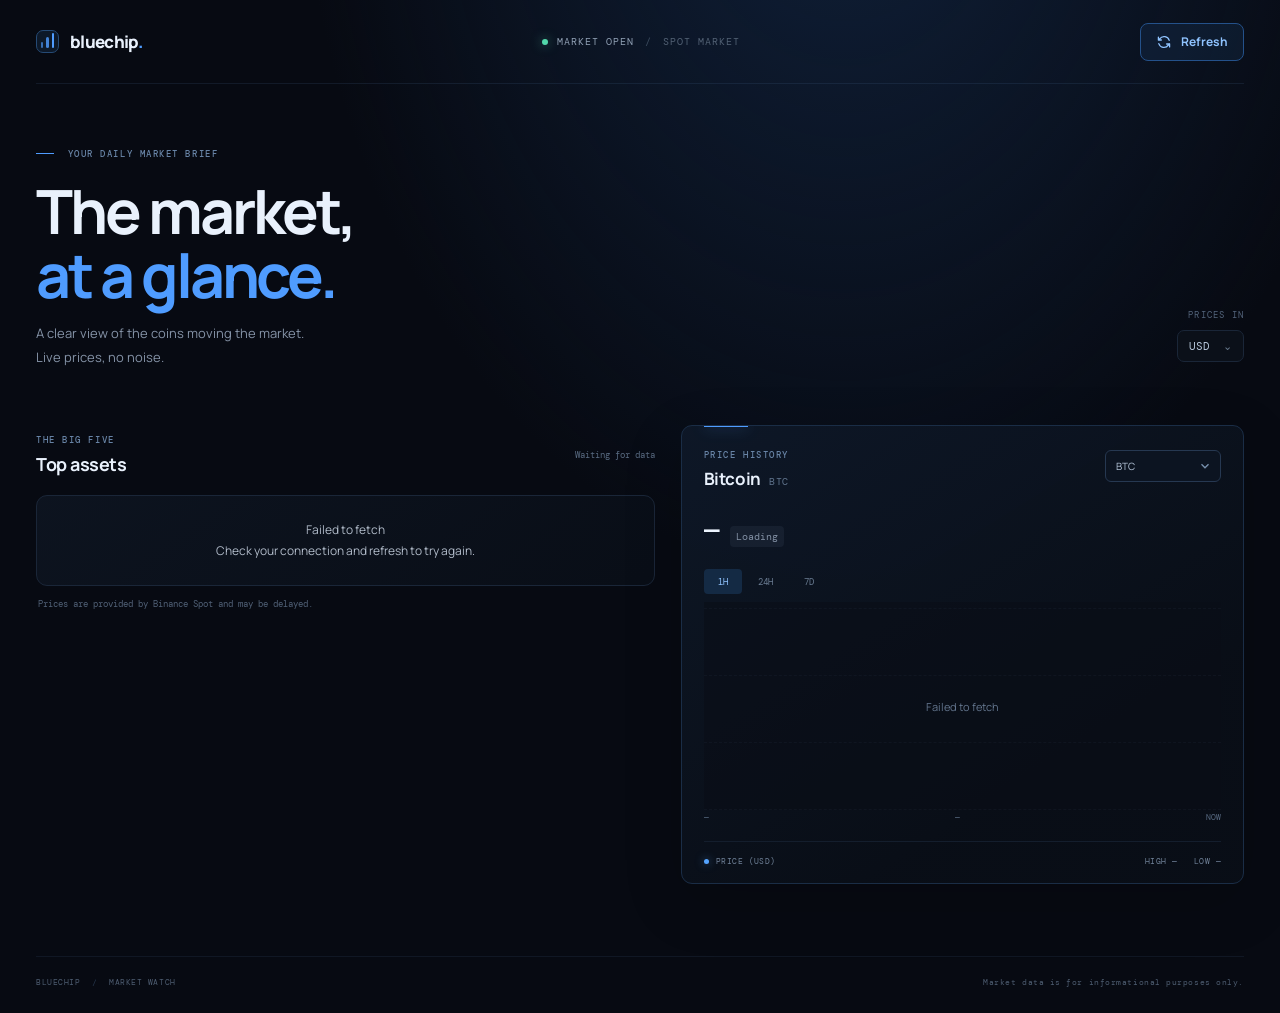
==== index.html @ f5e2a7ec "Build crypto price monitoring site" ====
<!doctype html>
<html lang="en">
<head>
    <meta charset="utf-8">
    <meta name="viewport" content="width=device-width, initial-scale=1">
    <meta name="theme-color" content="#070a12">
    <meta name="description" content="Live prices and market charts for five leading cryptocurrencies.">
    <title>Bluechip — Crypto Market Watch</title>
    <link rel="preconnect" href="https://fonts.googleapis.com">
    <link rel="preconnect" href="https://fonts.gstatic.com" crossorigin>
    <link href="https://fonts.googleapis.com/css2?family=DM+Mono:wght@400;500&family=Manrope:wght@400;500;600;700;800&display=swap" rel="stylesheet">
    <link rel="stylesheet" href="css/styles.css">
    <script src="script/app.js" defer></script>
</head>
<body>
    <div class="page-shell">
        <header class="topbar">
            <a class="brand" href="#top" aria-label="Bluechip home">
                <span class="brand-mark" aria-hidden="true"><span></span><span></span><span></span></span>
                <span>bluechip<span class="brand-period">.</span></span>
            </a>
            <div class="market-status"><span class="status-dot"></span><span>MARKET OPEN</span><span class="status-divider">/</span><span class="status-caption">SPOT MARKET</span></div>
            <button class="refresh-button" id="refresh-button" type="button">
                <svg class="refresh-icon" viewBox="0 0 20 20" aria-hidden="true"><path d="M16.5 8a6.7 6.7 0 0 0-11.9-2L3 7.5M3 7.5V3.8m0 3.7h3.7M3.5 12a6.7 6.7 0 0 0 11.9 2l1.6-1.5m0 0v3.7m0-3.7h-3.7"/></svg>
                <span>Refresh</span>
            </button>
        </header>

        <main id="top">
            <section class="intro" aria-labelledby="page-title">
                <div>
                    <p class="eyebrow"><span class="eyebrow-line"></span> YOUR DAILY MARKET BRIEF</p>
                    <h1 id="page-title">The market,<br><span>at a glance.</span></h1>
                    <p class="intro-copy">A clear view of the coins moving the market.<br>Live prices, no noise.</p>
                </div>
                <div class="intro-meta"><span class="meta-label">PRICES IN</span><span class="currency-chip">USD <span>⌄</span></span></div>
            </section>

            <section class="market-layout" aria-label="Cryptocurrency market">
                <div class="coin-column">
                    <div class="section-heading">
                        <div><p class="eyebrow">THE BIG FIVE</p><h2>Top assets</h2></div>
                        <span class="updated-label" id="updated-label">Waiting for data</span>
                    </div>
                    <div class="coin-list" id="coin-list" aria-live="polite">
                        <div class="loading-row"><span class="loading-pulse"></span>Connecting to market data…</div>
                    </div>
                    <p class="data-note">Prices are provided by Binance Spot and may be delayed.</p>
                </div>

                <aside class="chart-panel" aria-labelledby="chart-title">
                    <div class="chart-panel-top">
                        <div>
                            <p class="eyebrow">PRICE HISTORY</p>
                            <h2 id="chart-title">Bitcoin <span class="chart-symbol">BTC</span></h2>
                        </div>
                        <form class="coin-picker" id="coin-picker">
                            <label class="visually-hidden" for="coin-select">Choose a cryptocurrency</label>
                            <select id="coin-select" name="coin"></select>
                            <svg viewBox="0 0 16 16" aria-hidden="true"><path d="m4 6 4 4 4-4"/></svg>
                        </form>
                    </div>
                    <div class="chart-price-block">
                        <strong id="chart-price">—</strong>
                        <span class="chart-change neutral" id="chart-change">Loading</span>
                    </div>
                    <div class="chart-controls" role="group" aria-label="Chart period">
                        <button type="button" class="period-button active" data-period="1h">1H</button>
                        <button type="button" class="period-button" data-period="24h">24H</button>
                        <button type="button" class="period-button" data-period="7d">7D</button>
                    </div>
                    <div class="chart-wrap" id="chart-wrap">
                        <div class="chart-grid" aria-hidden="true"><span></span><span></span><span></span><span></span></div>
                        <svg class="price-chart" id="price-chart" viewBox="0 0 640 250" preserveAspectRatio="none" role="img" aria-label="Bitcoin price chart"></svg>
                        <div class="chart-loading" id="chart-loading">Loading price history…</div>
                    </div>
                    <div class="chart-axis"><span id="axis-start">—</span><span id="axis-middle">—</span><span id="axis-end">NOW</span></div>
                    <div class="chart-footer"><span><span class="legend-dot"></span> PRICE (USD)</span><span id="chart-high-low">HIGH — &nbsp; LOW —</span></div>
                </aside>
            </section>
        </main>

        <footer class="footer"><span>BLUECHIP <span class="footer-separator">/</span> MARKET WATCH</span><span>Market data is for informational purposes only.</span></footer>
        <div class="toast" id="toast" role="status" aria-live="polite"></div>
    </div>
</body>
</html>
---- css/styles.css ----
:root {
    color-scheme: dark;
    --bg: #070a12;
    --panel: #0c111c;
    --panel-raised: #101725;
    --line: #1a2638;
    --line-soft: #141e2d;
    --blue: #4f9cff;
    --blue-bright: #72b1ff;
    --blue-soft: #1f3d64;
    --text: #e9f1fc;
    --muted: #8492a6;
    --faint: #536176;
    --green: #52d7aa;
    --red: #ff7188;
    font-family: "Manrope", system-ui, sans-serif;
    background: var(--bg);
    color: var(--text);
    font-synthesis: none;
    text-rendering: optimizeLegibility;
}

* { box-sizing: border-box; }
body { margin: 0; min-width: 320px; min-height: 100vh; background: radial-gradient(ellipse at 66% -22%, #10213b 0, transparent 46%), var(--bg); }
button, select { font: inherit; }
button { color: inherit; }
.page-shell { width: min(1240px, calc(100% - 72px)); margin: 0 auto; }
.topbar { height: 84px; display: flex; align-items: center; justify-content: space-between; border-bottom: 1px solid rgba(78, 112, 157, .16); }
.brand { display: inline-flex; align-items: center; gap: 11px; color: var(--text); text-decoration: none; font-size: 17px; font-weight: 800; letter-spacing: -.7px; }
.brand-period { color: var(--blue); }
.brand-mark { width: 23px; height: 23px; display: flex; align-items: end; gap: 3px; padding: 4px; border: 1px solid #254a75; border-radius: 7px; background: #0d1929; }
.brand-mark span { width: 3px; border-radius: 4px; background: var(--blue); }
.brand-mark span:nth-child(1) { height: 6px; opacity: .65; }.brand-mark span:nth-child(2) { height: 11px; opacity: .82; }.brand-mark span:nth-child(3) { height: 15px; }
.market-status, .updated-label, .eyebrow, .meta-label, .chart-footer, .footer, .data-note, .chart-axis { font-family: "DM Mono", monospace; }
.market-status { display: flex; align-items: center; gap: 9px; color: #90a0b4; font-size: 10px; letter-spacing: 1px; }
.status-dot, .legend-dot { width: 6px; height: 6px; display: inline-block; border-radius: 50%; background: var(--green); box-shadow: 0 0 11px rgba(82, 215, 170, .6); }
.status-divider { color: #3b4b5e; margin: 0 2px; }.status-caption { color: #526174; }
.refresh-button { display: inline-flex; align-items: center; justify-content: center; gap: 9px; height: 38px; padding: 0 15px; border: 1px solid #24518a; border-radius: 8px; background: rgba(39, 94, 157, .14); color: #8fc3ff; font-size: 12px; font-weight: 700; cursor: pointer; transition: background .2s, border-color .2s, opacity .2s; }
.refresh-button:hover:not(:disabled) { background: rgba(39, 94, 157, .28); border-color: #3975b8; }.refresh-button:disabled { opacity: .55; cursor: wait; }
.refresh-icon { width: 16px; fill: none; stroke: currentColor; stroke-width: 1.6; stroke-linecap: round; stroke-linejoin: round; }.refresh-button.is-loading .refresh-icon { animation: rotate 1s linear infinite; }
@keyframes rotate { to { transform: rotate(360deg); } }
.intro { display: flex; justify-content: space-between; align-items: end; padding: 64px 0 56px; }
.eyebrow { margin: 0; color: #6884a6; font-size: 9px; font-weight: 500; letter-spacing: 1.55px; }
.eyebrow-line { display: inline-block; vertical-align: 3px; width: 18px; height: 1px; margin-right: 7px; background: var(--blue); }
h1 { margin: 19px 0 14px; font-size: clamp(42px, 5vw, 61px); line-height: 1.05; letter-spacing: -3px; font-weight: 700; }
h1 span { color: var(--blue); }
.intro-copy { margin: 0; color: #8593a7; font-size: 13px; line-height: 1.85; }
.intro-meta { display: flex; flex-direction: column; align-items: flex-end; gap: 9px; padding-bottom: 7px; }
.meta-label { color: #53647b; font-size: 9px; letter-spacing: 1.2px; }
.currency-chip { display: inline-flex; align-items: center; gap: 13px; padding: 8px 11px; border: 1px solid var(--line); border-radius: 7px; color: #b9c9dd; background: #0b1019; font: 11px "DM Mono", monospace; }.currency-chip span { color: #68798d; }
.market-layout { display: grid; grid-template-columns: minmax(0, 1fr) minmax(390px, .91fr); gap: 26px; align-items: start; }
.coin-column { min-width: 0; }
.section-heading { height: 60px; display: flex; align-items: center; justify-content: space-between; margin-bottom: 10px; }
h2 { margin: 6px 0 0; color: var(--text); font-size: 18px; letter-spacing: -.45px; }
.updated-label { color: #596b82; font-size: 9px; }
.coin-list { border: 1px solid var(--line); border-radius: 11px; overflow: hidden; background: linear-gradient(145deg, rgba(13, 20, 32, .94), rgba(9, 14, 23, .95)); }
.coin-row { min-height: 82px; display: grid; grid-template-columns: minmax(150px, 1fr) minmax(120px, .8fr) 92px; align-items: center; gap: 12px; padding: 0 20px; border-bottom: 1px solid var(--line-soft); transition: background .2s; }
.coin-row:last-child { border-bottom: 0; }.coin-row:hover { background: rgba(45, 90, 145, .09); }
.coin-identity { display: flex; align-items: center; gap: 13px; min-width: 0; }
.coin-icon { width: 37px; height: 37px; flex: 0 0 auto; display: grid; place-items: center; border: 1px solid var(--icon-border); border-radius: 50%; background: var(--icon-bg); color: var(--icon-color); font-size: 15px; font-weight: 700; }
.coin-name { overflow: hidden; color: #dce7f5; font-size: 12px; font-weight: 700; text-overflow: ellipsis; white-space: nowrap; }.coin-symbol { margin-top: 4px; color: #69798d; font: 10px "DM Mono", monospace; letter-spacing: .5px; }
.coin-price { color: #dce7f5; font: 12px "DM Mono", monospace; text-align: right; white-space: nowrap; }.coin-change { justify-self: end; min-width: 74px; padding: 6px 7px; border-radius: 5px; text-align: center; font: 10px "DM Mono", monospace; }.positive { color: var(--green); background: rgba(52, 173, 135, .1); }.negative { color: var(--red); background: rgba(205, 79, 104, .11); }.neutral { color: var(--muted); background: rgba(110, 130, 154, .1); }
.loading-row { min-height: 170px; display: flex; justify-content: center; align-items: center; gap: 10px; color: var(--muted); font-size: 12px; }.loading-pulse { width: 7px; height: 7px; border-radius: 50%; background: var(--blue); animation: pulse 1s ease-in-out infinite alternate; }@keyframes pulse { to { opacity: .28; transform: scale(.75); } }
.error-row { padding: 24px; color: #b0bac8; font-size: 12px; text-align: center; line-height: 1.7; }
.data-note { margin: 12px 2px; color: #516177; font-size: 9px; }
.chart-panel { position: relative; padding: 23px 22px 17px; border: 1px solid #1a2d46; border-radius: 11px; background: linear-gradient(148deg, rgba(14, 24, 39, .97), rgba(9, 14, 23, .98) 72%); box-shadow: 0 18px 60px rgba(0, 0, 0, .16); overflow: hidden; }
.chart-panel::before { position: absolute; top: 0; left: 22px; width: 44px; height: 1px; content: ""; background: var(--blue); box-shadow: 0 0 14px var(--blue); }
.chart-panel-top { display: flex; justify-content: space-between; align-items: start; gap: 12px; }.chart-panel-top h2 { font-size: 17px; }.chart-symbol { margin-left: 6px; color: #60748d; font: 10px "DM Mono", monospace; letter-spacing: .4px; }
.coin-picker { position: relative; margin-top: 1px; }.coin-picker select { appearance: none; width: 116px; height: 32px; padding: 0 30px 0 10px; border: 1px solid #263851; border-radius: 6px; outline: 0; background: #0c1421; color: #b9c9dd; font-size: 10px; cursor: pointer; }.coin-picker select:focus-visible, button:focus-visible { outline: 2px solid var(--blue); outline-offset: 3px; }.coin-picker svg { position: absolute; top: 9px; right: 9px; width: 14px; fill: none; stroke: #7790ad; stroke-width: 1.5; pointer-events: none; }
.chart-price-block { display: flex; align-items: baseline; gap: 11px; margin-top: 24px; }.chart-price-block strong { color: #edf5ff; font: 500 26px "DM Mono", monospace; letter-spacing: -1.3px; }.chart-change { padding: 4px 6px; border-radius: 4px; font: 10px "DM Mono", monospace; }
.chart-controls { display: flex; gap: 5px; margin: 21px 0 8px; }.period-button { min-width: 38px; height: 25px; border: 0; border-radius: 4px; background: transparent; color: #697b91; font: 9px "DM Mono", monospace; cursor: pointer; }.period-button:hover { color: #b5cce8; background: #121e2e; }.period-button.active { color: #91c4ff; background: #142a44; }
.chart-wrap { position: relative; height: 208px; }.chart-grid { position: absolute; inset: 6px 0 0; display: flex; flex-direction: column; justify-content: space-between; }.chart-grid span { border-top: 1px dashed rgba(96, 124, 158, .15); }.price-chart { position: relative; z-index: 1; width: 100%; height: 100%; overflow: visible; }.chart-line { fill: none; stroke: #55a4ff; stroke-width: 2.2; vector-effect: non-scaling-stroke; }.chart-area { fill: url(#chart-gradient); }.chart-end { fill: #8bc3ff; stroke: #10243c; stroke-width: 4; vector-effect: non-scaling-stroke; }.chart-loading { position: absolute; z-index: 2; inset: 0; display: grid; place-items: center; color: #63758d; font-size: 11px; background: rgba(9, 14, 23, .56); }.chart-loading.hidden { display: none; }
.chart-axis { display: flex; justify-content: space-between; margin-top: 2px; color: #576980; font-size: 8px; }.chart-footer { display: flex; align-items: center; justify-content: space-between; margin-top: 19px; padding-top: 14px; border-top: 1px solid var(--line-soft); color: #71839a; font-size: 8px; letter-spacing: .45px; }.chart-footer > span:first-child { display: inline-flex; align-items: center; gap: 7px; }.legend-dot { width: 5px; height: 5px; background: #55a4ff; box-shadow: 0 0 8px rgba(85, 164, 255, .6); }
.footer { display: flex; justify-content: space-between; gap: 20px; margin-top: 72px; padding: 20px 0 26px; border-top: 1px solid rgba(78, 112, 157, .13); color: #4e5d71; font-size: 8px; letter-spacing: .55px; }.footer-separator { margin: 0 6px; color: #26374d; }
.toast { position: fixed; right: 26px; bottom: 24px; max-width: min(360px, calc(100vw - 32px)); padding: 12px 16px; border: 1px solid #31435b; border-radius: 8px; background: #111a28; color: #c7d8eb; box-shadow: 0 10px 35px rgba(0, 0, 0, .35); font-size: 12px; opacity: 0; transform: translateY(8px); transition: opacity .2s, transform .2s; pointer-events: none; }.toast.visible { opacity: 1; transform: translateY(0); }
.visually-hidden { position: absolute; width: 1px; height: 1px; padding: 0; margin: -1px; overflow: hidden; clip: rect(0, 0, 0, 0); white-space: nowrap; border: 0; }
@media (max-width: 820px) { .page-shell { width: min(680px, calc(100% - 40px)); }.intro { padding: 52px 0 40px; }.market-layout { grid-template-columns: 1fr; gap: 28px; }.chart-panel { order: -1; }.footer { margin-top: 48px; } }
@media (max-width: 520px) { .page-shell { width: calc(100% - 32px); }.topbar { height: 68px; }.market-status { gap: 6px; font-size: 8px; letter-spacing: .6px; }.status-caption { display: none; }.refresh-button { width: 38px; padding: 0; }.refresh-button span { display: none; }.intro { padding: 43px 0 35px; }.intro-meta { display: none; }h1 { font-size: 47px; letter-spacing: -2.6px; }.coin-row { grid-template-columns: minmax(115px, 1fr) minmax(92px, .8fr) 72px; gap: 6px; padding: 0 12px; }.coin-icon { width: 33px; height: 33px; }.coin-identity { gap: 9px; }.coin-price { font-size: 10px; }.coin-change { min-width: 68px; font-size: 9px; }.chart-panel { padding: 21px 16px 15px; }.chart-wrap { height: 180px; }.chart-price-block strong { font-size: 23px; }.updated-label { font-size: 8px; }.footer { flex-direction: column; gap: 9px; line-height: 1.6; } }
@media (prefers-reduced-motion: reduce) { *, *::before, *::after { scroll-behavior: auto !important; animation-duration: .01ms !important; animation-iteration-count: 1 !important; transition-duration: .01ms !important; } }
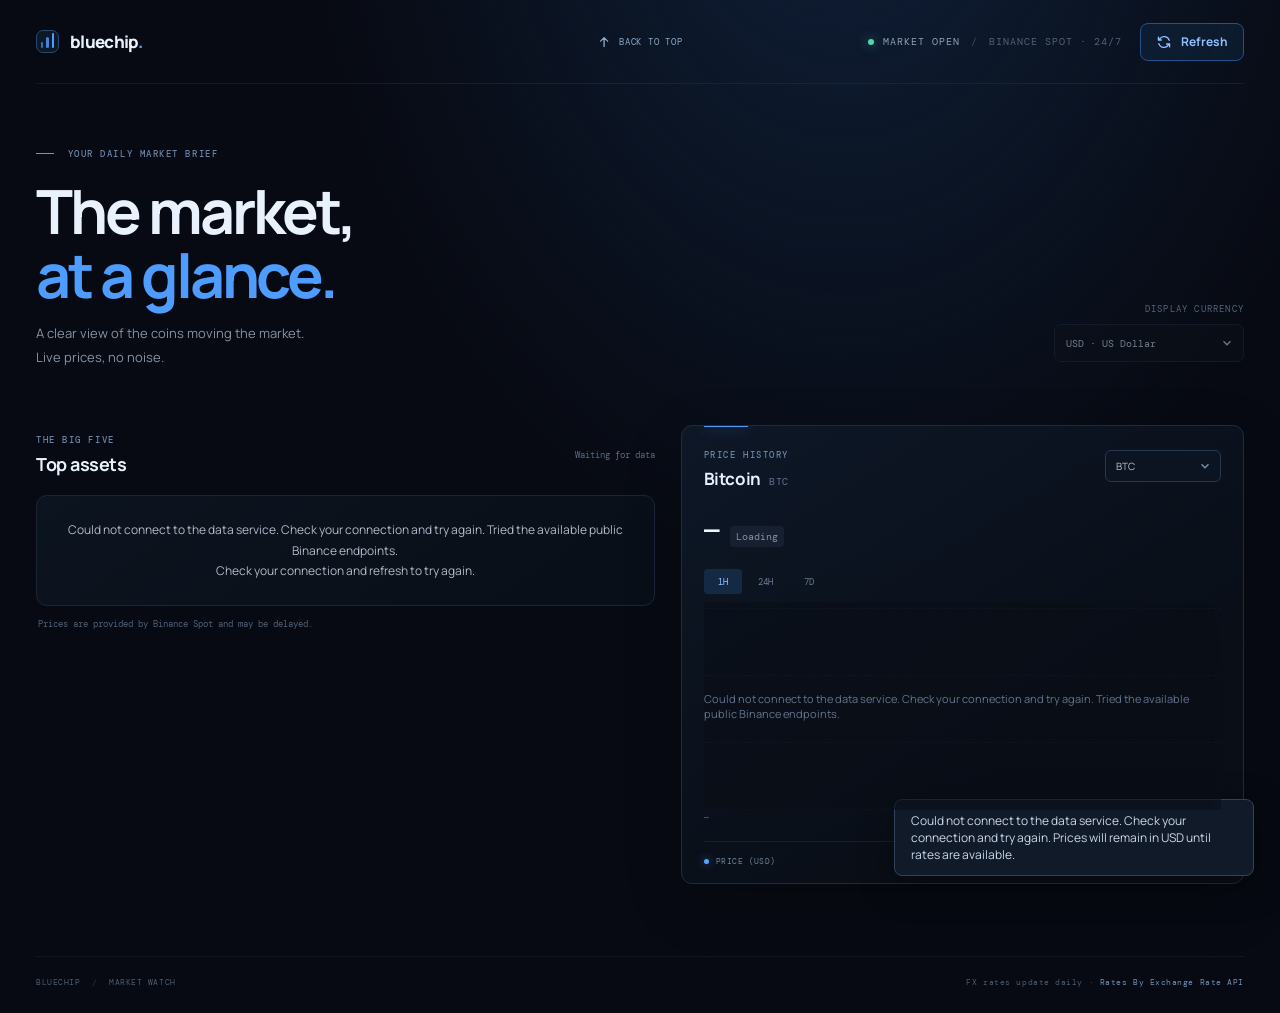
==== commit edd633ed: "Fix currency selection and market refresh" ====
--- a/index.html
+++ b/index.html
@@ -19,11 +19,17 @@
                 <span class="brand-mark" aria-hidden="true"><span></span><span></span><span></span></span>
                 <span>bluechip<span class="brand-period">.</span></span>
             </a>
-            <div class="market-status"><span class="status-dot"></span><span>MARKET OPEN</span><span class="status-divider">/</span><span class="status-caption">SPOT MARKET</span></div>
-            <button class="refresh-button" id="refresh-button" type="button">
-                <svg class="refresh-icon" viewBox="0 0 20 20" aria-hidden="true"><path d="M16.5 8a6.7 6.7 0 0 0-11.9-2L3 7.5M3 7.5V3.8m0 3.7h3.7M3.5 12a6.7 6.7 0 0 0 11.9 2l1.6-1.5m0 0v3.7m0-3.7h-3.7"/></svg>
-                <span>Refresh</span>
-            </button>
+            <a class="top-nav-link" href="#top" aria-label="Go to the top of the page">
+                <svg viewBox="0 0 16 16" aria-hidden="true"><path d="M8 13V3m0 0L4 7m4-4 4 4"/></svg>
+                <span>BACK TO TOP</span>
+            </a>
+            <div class="topbar-actions">
+                <div class="market-status" title="Cryptocurrency spot markets trade around the clock."><span class="status-dot"></span><span>MARKET OPEN</span><span class="status-divider">/</span><span class="status-caption">BINANCE SPOT · 24/7</span></div>
+                <button class="refresh-button" id="refresh-button" type="button">
+                    <svg class="refresh-icon" viewBox="0 0 20 20" aria-hidden="true"><path d="M16.5 8a6.7 6.7 0 0 0-11.9-2L3 7.5M3 7.5V3.8m0 3.7h3.7M3.5 12a6.7 6.7 0 0 0 11.9 2l1.6-1.5m0 0v3.7m0-3.7h-3.7"/></svg>
+                    <span id="refresh-label">Refresh</span>
+                </button>
+            </div>
         </header>
 
         <main id="top">
@@ -33,7 +39,18 @@
                     <h1 id="page-title">The market,<br><span>at a glance.</span></h1>
                     <p class="intro-copy">A clear view of the coins moving the market.<br>Live prices, no noise.</p>
                 </div>
-                <div class="intro-meta"><span class="meta-label">PRICES IN</span><span class="currency-chip">USD <span>⌄</span></span></div>
+                <form class="intro-meta currency-picker" id="currency-picker">
+                    <label class="meta-label" for="currency-select">DISPLAY CURRENCY</label>
+                    <span class="currency-control">
+                        <select class="currency-chip" id="currency-select" name="currency" aria-label="Display currency">
+                            <option value="USD">USD · US Dollar</option>
+                            <option value="EUR">EUR · Euro</option>
+                            <option value="GBP">GBP · British Pound</option>
+                            <option value="KZT">KZT · Kazakhstani Tenge</option>
+                        </select>
+                        <svg viewBox="0 0 16 16" aria-hidden="true"><path d="m4 6 4 4 4-4"/></svg>
+                    </span>
+                </form>
             </section>
 
             <section class="market-layout" aria-label="Cryptocurrency market">
@@ -75,12 +92,12 @@
                         <div class="chart-loading" id="chart-loading">Loading price history…</div>
                     </div>
                     <div class="chart-axis"><span id="axis-start">—</span><span id="axis-middle">—</span><span id="axis-end">NOW</span></div>
-                    <div class="chart-footer"><span><span class="legend-dot"></span> PRICE (USD)</span><span id="chart-high-low">HIGH — &nbsp; LOW —</span></div>
+                    <div class="chart-footer"><span><span class="legend-dot"></span> <span id="chart-footer-label">PRICE (USD)</span></span><span id="chart-high-low">HIGH — &nbsp; LOW —</span></div>
                 </aside>
             </section>
         </main>
 
-        <footer class="footer"><span>BLUECHIP <span class="footer-separator">/</span> MARKET WATCH</span><span>Market data is for informational purposes only.</span></footer>
+        <footer class="footer"><span>BLUECHIP <span class="footer-separator">/</span> MARKET WATCH</span><span>FX rates update daily · <a href="https://www.exchangerate-api.com" target="_blank" rel="noreferrer">Rates By Exchange Rate API</a></span></footer>
         <div class="toast" id="toast" role="status" aria-live="polite"></div>
     </div>
 </body>
--- a/css/styles.css
+++ b/css/styles.css
@@ -25,7 +25,7 @@
 button, select { font: inherit; }
 button { color: inherit; }
 .page-shell { width: min(1240px, calc(100% - 72px)); margin: 0 auto; }
-.topbar { height: 84px; display: flex; align-items: center; justify-content: space-between; border-bottom: 1px solid rgba(78, 112, 157, .16); }
+.topbar { position: relative; height: 84px; display: flex; align-items: center; justify-content: space-between; border-bottom: 1px solid rgba(78, 112, 157, .16); }
 .brand { display: inline-flex; align-items: center; gap: 11px; color: var(--text); text-decoration: none; font-size: 17px; font-weight: 800; letter-spacing: -.7px; }
 .brand-period { color: var(--blue); }
 .brand-mark { width: 23px; height: 23px; display: flex; align-items: end; gap: 3px; padding: 4px; border: 1px solid #254a75; border-radius: 7px; background: #0d1929; }
@@ -35,6 +35,9 @@
 .market-status { display: flex; align-items: center; gap: 9px; color: #90a0b4; font-size: 10px; letter-spacing: 1px; }
 .status-dot, .legend-dot { width: 6px; height: 6px; display: inline-block; border-radius: 50%; background: var(--green); box-shadow: 0 0 11px rgba(82, 215, 170, .6); }
 .status-divider { color: #3b4b5e; margin: 0 2px; }.status-caption { color: #526174; }
+.top-nav-link { position: absolute; left: 50%; top: 50%; display: inline-flex; align-items: center; gap: 8px; padding: 9px 12px; border: 1px solid transparent; border-radius: 7px; color: #8fa9c8; text-decoration: none; font: 9px "DM Mono", monospace; letter-spacing: .8px; transform: translate(-50%, -50%); transition: border-color .2s, color .2s, background .2s; }
+.top-nav-link:hover { border-color: #223b59; background: #0d1725; color: #a9d0ff; }.top-nav-link svg { width: 14px; fill: none; stroke: currentColor; stroke-width: 1.5; stroke-linecap: round; stroke-linejoin: round; }
+.topbar-actions { display: flex; align-items: center; gap: 18px; }
 .refresh-button { display: inline-flex; align-items: center; justify-content: center; gap: 9px; height: 38px; padding: 0 15px; border: 1px solid #24518a; border-radius: 8px; background: rgba(39, 94, 157, .14); color: #8fc3ff; font-size: 12px; font-weight: 700; cursor: pointer; transition: background .2s, border-color .2s, opacity .2s; }
 .refresh-button:hover:not(:disabled) { background: rgba(39, 94, 157, .28); border-color: #3975b8; }.refresh-button:disabled { opacity: .55; cursor: wait; }
 .refresh-icon { width: 16px; fill: none; stroke: currentColor; stroke-width: 1.6; stroke-linecap: round; stroke-linejoin: round; }.refresh-button.is-loading .refresh-icon { animation: rotate 1s linear infinite; }
@@ -47,7 +50,11 @@
 .intro-copy { margin: 0; color: #8593a7; font-size: 13px; line-height: 1.85; }
 .intro-meta { display: flex; flex-direction: column; align-items: flex-end; gap: 9px; padding-bottom: 7px; }
 .meta-label { color: #53647b; font-size: 9px; letter-spacing: 1.2px; }
-.currency-chip { display: inline-flex; align-items: center; gap: 13px; padding: 8px 11px; border: 1px solid var(--line); border-radius: 7px; color: #b9c9dd; background: #0b1019; font: 11px "DM Mono", monospace; }.currency-chip span { color: #68798d; }
+.currency-picker { border: 0; margin: 0; }
+.currency-control { position: relative; display: inline-flex; }
+.currency-chip { appearance: none; min-width: 190px; height: 38px; padding: 0 34px 0 11px; border: 1px solid var(--line); border-radius: 7px; outline: 0; color: #b9c9dd; background: #0b1019; font: 10px "DM Mono", monospace; cursor: pointer; }
+.currency-chip:focus-visible { outline: 2px solid var(--blue); outline-offset: 3px; }.currency-chip:disabled { opacity: .6; cursor: wait; }
+.currency-control svg { position: absolute; top: 12px; right: 10px; width: 14px; fill: none; stroke: #68798d; stroke-width: 1.5; pointer-events: none; }
 .market-layout { display: grid; grid-template-columns: minmax(0, 1fr) minmax(390px, .91fr); gap: 26px; align-items: start; }
 .coin-column { min-width: 0; }
 .section-heading { height: 60px; display: flex; align-items: center; justify-content: space-between; margin-bottom: 10px; }
@@ -71,9 +78,9 @@
 .chart-controls { display: flex; gap: 5px; margin: 21px 0 8px; }.period-button { min-width: 38px; height: 25px; border: 0; border-radius: 4px; background: transparent; color: #697b91; font: 9px "DM Mono", monospace; cursor: pointer; }.period-button:hover { color: #b5cce8; background: #121e2e; }.period-button.active { color: #91c4ff; background: #142a44; }
 .chart-wrap { position: relative; height: 208px; }.chart-grid { position: absolute; inset: 6px 0 0; display: flex; flex-direction: column; justify-content: space-between; }.chart-grid span { border-top: 1px dashed rgba(96, 124, 158, .15); }.price-chart { position: relative; z-index: 1; width: 100%; height: 100%; overflow: visible; }.chart-line { fill: none; stroke: #55a4ff; stroke-width: 2.2; vector-effect: non-scaling-stroke; }.chart-area { fill: url(#chart-gradient); }.chart-end { fill: #8bc3ff; stroke: #10243c; stroke-width: 4; vector-effect: non-scaling-stroke; }.chart-loading { position: absolute; z-index: 2; inset: 0; display: grid; place-items: center; color: #63758d; font-size: 11px; background: rgba(9, 14, 23, .56); }.chart-loading.hidden { display: none; }
 .chart-axis { display: flex; justify-content: space-between; margin-top: 2px; color: #576980; font-size: 8px; }.chart-footer { display: flex; align-items: center; justify-content: space-between; margin-top: 19px; padding-top: 14px; border-top: 1px solid var(--line-soft); color: #71839a; font-size: 8px; letter-spacing: .45px; }.chart-footer > span:first-child { display: inline-flex; align-items: center; gap: 7px; }.legend-dot { width: 5px; height: 5px; background: #55a4ff; box-shadow: 0 0 8px rgba(85, 164, 255, .6); }
-.footer { display: flex; justify-content: space-between; gap: 20px; margin-top: 72px; padding: 20px 0 26px; border-top: 1px solid rgba(78, 112, 157, .13); color: #4e5d71; font-size: 8px; letter-spacing: .55px; }.footer-separator { margin: 0 6px; color: #26374d; }
+.footer { display: flex; justify-content: space-between; gap: 20px; margin-top: 72px; padding: 20px 0 26px; border-top: 1px solid rgba(78, 112, 157, .13); color: #4e5d71; font-size: 8px; letter-spacing: .55px; }.footer-separator { margin: 0 6px; color: #26374d; }.footer a { color: #6e94bd; text-decoration: none; }.footer a:hover { color: #a9d0ff; text-decoration: underline; }
 .toast { position: fixed; right: 26px; bottom: 24px; max-width: min(360px, calc(100vw - 32px)); padding: 12px 16px; border: 1px solid #31435b; border-radius: 8px; background: #111a28; color: #c7d8eb; box-shadow: 0 10px 35px rgba(0, 0, 0, .35); font-size: 12px; opacity: 0; transform: translateY(8px); transition: opacity .2s, transform .2s; pointer-events: none; }.toast.visible { opacity: 1; transform: translateY(0); }
 .visually-hidden { position: absolute; width: 1px; height: 1px; padding: 0; margin: -1px; overflow: hidden; clip: rect(0, 0, 0, 0); white-space: nowrap; border: 0; }
 @media (max-width: 820px) { .page-shell { width: min(680px, calc(100% - 40px)); }.intro { padding: 52px 0 40px; }.market-layout { grid-template-columns: 1fr; gap: 28px; }.chart-panel { order: -1; }.footer { margin-top: 48px; } }
-@media (max-width: 520px) { .page-shell { width: calc(100% - 32px); }.topbar { height: 68px; }.market-status { gap: 6px; font-size: 8px; letter-spacing: .6px; }.status-caption { display: none; }.refresh-button { width: 38px; padding: 0; }.refresh-button span { display: none; }.intro { padding: 43px 0 35px; }.intro-meta { display: none; }h1 { font-size: 47px; letter-spacing: -2.6px; }.coin-row { grid-template-columns: minmax(115px, 1fr) minmax(92px, .8fr) 72px; gap: 6px; padding: 0 12px; }.coin-icon { width: 33px; height: 33px; }.coin-identity { gap: 9px; }.coin-price { font-size: 10px; }.coin-change { min-width: 68px; font-size: 9px; }.chart-panel { padding: 21px 16px 15px; }.chart-wrap { height: 180px; }.chart-price-block strong { font-size: 23px; }.updated-label { font-size: 8px; }.footer { flex-direction: column; gap: 9px; line-height: 1.6; } }
+@media (max-width: 520px) { .page-shell { width: calc(100% - 32px); }.topbar { height: 68px; }.top-nav-link { gap: 4px; padding: 8px 5px; font-size: 8px; }.top-nav-link svg { width: 12px; }.topbar-actions { gap: 8px; }.market-status { display: none; }.refresh-button { width: 38px; padding: 0; }.refresh-button span { display: none; }.intro { align-items: flex-start; flex-direction: column; gap: 22px; padding: 43px 0 35px; }.intro-meta { display: flex; align-items: center; flex-direction: row; gap: 10px; padding-bottom: 0; }.currency-picker .meta-label { font-size: 7px; letter-spacing: .6px; }.currency-chip { min-width: 132px; width: 132px; height: 34px; padding-left: 7px; font-size: 8px; }.currency-control svg { top: 10px; right: 7px; width: 12px; }h1 { font-size: 47px; letter-spacing: -2.6px; }.coin-row { grid-template-columns: minmax(115px, 1fr) minmax(92px, .8fr) 72px; gap: 6px; padding: 0 12px; }.coin-icon { width: 33px; height: 33px; }.coin-identity { gap: 9px; }.coin-price { font-size: 10px; }.coin-change { min-width: 68px; font-size: 9px; }.chart-panel { padding: 21px 16px 15px; }.chart-wrap { height: 180px; }.chart-price-block strong { font-size: 23px; }.updated-label { font-size: 8px; }.footer { flex-direction: column; gap: 9px; line-height: 1.6; } }
 @media (prefers-reduced-motion: reduce) { *, *::before, *::after { scroll-behavior: auto !important; animation-duration: .01ms !important; animation-iteration-count: 1 !important; transition-duration: .01ms !important; } }
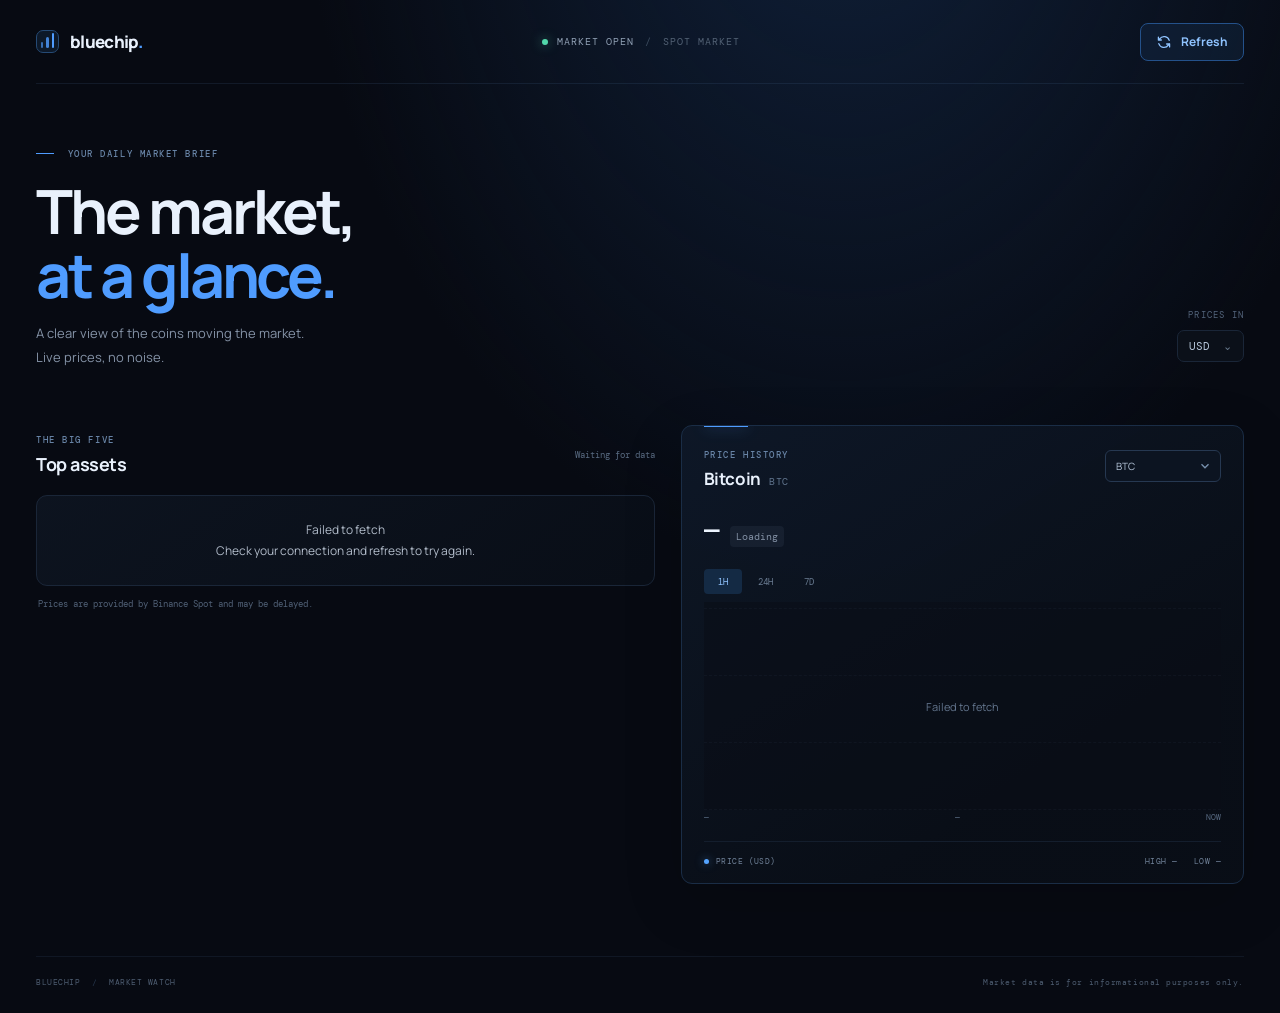
==== commit 733b0d49: "fixed update system, added 'back to top' button, fixed money currency" ====
--- a/index.html
+++ b/index.html
@@ -19,17 +19,11 @@
                 <span class="brand-mark" aria-hidden="true"><span></span><span></span><span></span></span>
                 <span>bluechip<span class="brand-period">.</span></span>
             </a>
-            <a class="top-nav-link" href="#top" aria-label="Go to the top of the page">
-                <svg viewBox="0 0 16 16" aria-hidden="true"><path d="M8 13V3m0 0L4 7m4-4 4 4"/></svg>
-                <span>BACK TO TOP</span>
-            </a>
-            <div class="topbar-actions">
-                <div class="market-status" title="Cryptocurrency spot markets trade around the clock."><span class="status-dot"></span><span>MARKET OPEN</span><span class="status-divider">/</span><span class="status-caption">BINANCE SPOT · 24/7</span></div>
-                <button class="refresh-button" id="refresh-button" type="button">
-                    <svg class="refresh-icon" viewBox="0 0 20 20" aria-hidden="true"><path d="M16.5 8a6.7 6.7 0 0 0-11.9-2L3 7.5M3 7.5V3.8m0 3.7h3.7M3.5 12a6.7 6.7 0 0 0 11.9 2l1.6-1.5m0 0v3.7m0-3.7h-3.7"/></svg>
-                    <span id="refresh-label">Refresh</span>
-                </button>
-            </div>
+            <div class="market-status"><span class="status-dot"></span><span>MARKET OPEN</span><span class="status-divider">/</span><span class="status-caption">SPOT MARKET</span></div>
+            <button class="refresh-button" id="refresh-button" type="button">
+                <svg class="refresh-icon" viewBox="0 0 20 20" aria-hidden="true"><path d="M16.5 8a6.7 6.7 0 0 0-11.9-2L3 7.5M3 7.5V3.8m0 3.7h3.7M3.5 12a6.7 6.7 0 0 0 11.9 2l1.6-1.5m0 0v3.7m0-3.7h-3.7"/></svg>
+                <span>Refresh</span>
+            </button>
         </header>
 
         <main id="top">
@@ -39,18 +33,7 @@
                     <h1 id="page-title">The market,<br><span>at a glance.</span></h1>
                     <p class="intro-copy">A clear view of the coins moving the market.<br>Live prices, no noise.</p>
                 </div>
-                <form class="intro-meta currency-picker" id="currency-picker">
-                    <label class="meta-label" for="currency-select">DISPLAY CURRENCY</label>
-                    <span class="currency-control">
-                        <select class="currency-chip" id="currency-select" name="currency" aria-label="Display currency">
-                            <option value="USD">USD · US Dollar</option>
-                            <option value="EUR">EUR · Euro</option>
-                            <option value="GBP">GBP · British Pound</option>
-                            <option value="KZT">KZT · Kazakhstani Tenge</option>
-                        </select>
-                        <svg viewBox="0 0 16 16" aria-hidden="true"><path d="m4 6 4 4 4-4"/></svg>
-                    </span>
-                </form>
+                <div class="intro-meta"><span class="meta-label">PRICES IN</span><span class="currency-chip">USD <span>⌄</span></span></div>
             </section>
 
             <section class="market-layout" aria-label="Cryptocurrency market">
@@ -92,12 +75,12 @@
                         <div class="chart-loading" id="chart-loading">Loading price history…</div>
                     </div>
                     <div class="chart-axis"><span id="axis-start">—</span><span id="axis-middle">—</span><span id="axis-end">NOW</span></div>
-                    <div class="chart-footer"><span><span class="legend-dot"></span> <span id="chart-footer-label">PRICE (USD)</span></span><span id="chart-high-low">HIGH — &nbsp; LOW —</span></div>
+                    <div class="chart-footer"><span><span class="legend-dot"></span> PRICE (USD)</span><span id="chart-high-low">HIGH — &nbsp; LOW —</span></div>
                 </aside>
             </section>
         </main>
 
-        <footer class="footer"><span>BLUECHIP <span class="footer-separator">/</span> MARKET WATCH</span><span>FX rates update daily · <a href="https://www.exchangerate-api.com" target="_blank" rel="noreferrer">Rates By Exchange Rate API</a></span></footer>
+        <footer class="footer"><span>BLUECHIP <span class="footer-separator">/</span> MARKET WATCH</span><span>Market data is for informational purposes only.</span></footer>
         <div class="toast" id="toast" role="status" aria-live="polite"></div>
     </div>
 </body>
--- a/css/styles.css
+++ b/css/styles.css
@@ -25,7 +25,7 @@
 button, select { font: inherit; }
 button { color: inherit; }
 .page-shell { width: min(1240px, calc(100% - 72px)); margin: 0 auto; }
-.topbar { position: relative; height: 84px; display: flex; align-items: center; justify-content: space-between; border-bottom: 1px solid rgba(78, 112, 157, .16); }
+.topbar { height: 84px; display: flex; align-items: center; justify-content: space-between; border-bottom: 1px solid rgba(78, 112, 157, .16); }
 .brand { display: inline-flex; align-items: center; gap: 11px; color: var(--text); text-decoration: none; font-size: 17px; font-weight: 800; letter-spacing: -.7px; }
 .brand-period { color: var(--blue); }
 .brand-mark { width: 23px; height: 23px; display: flex; align-items: end; gap: 3px; padding: 4px; border: 1px solid #254a75; border-radius: 7px; background: #0d1929; }
@@ -35,9 +35,6 @@
 .market-status { display: flex; align-items: center; gap: 9px; color: #90a0b4; font-size: 10px; letter-spacing: 1px; }
 .status-dot, .legend-dot { width: 6px; height: 6px; display: inline-block; border-radius: 50%; background: var(--green); box-shadow: 0 0 11px rgba(82, 215, 170, .6); }
 .status-divider { color: #3b4b5e; margin: 0 2px; }.status-caption { color: #526174; }
-.top-nav-link { position: absolute; left: 50%; top: 50%; display: inline-flex; align-items: center; gap: 8px; padding: 9px 12px; border: 1px solid transparent; border-radius: 7px; color: #8fa9c8; text-decoration: none; font: 9px "DM Mono", monospace; letter-spacing: .8px; transform: translate(-50%, -50%); transition: border-color .2s, color .2s, background .2s; }
-.top-nav-link:hover { border-color: #223b59; background: #0d1725; color: #a9d0ff; }.top-nav-link svg { width: 14px; fill: none; stroke: currentColor; stroke-width: 1.5; stroke-linecap: round; stroke-linejoin: round; }
-.topbar-actions { display: flex; align-items: center; gap: 18px; }
 .refresh-button { display: inline-flex; align-items: center; justify-content: center; gap: 9px; height: 38px; padding: 0 15px; border: 1px solid #24518a; border-radius: 8px; background: rgba(39, 94, 157, .14); color: #8fc3ff; font-size: 12px; font-weight: 700; cursor: pointer; transition: background .2s, border-color .2s, opacity .2s; }
 .refresh-button:hover:not(:disabled) { background: rgba(39, 94, 157, .28); border-color: #3975b8; }.refresh-button:disabled { opacity: .55; cursor: wait; }
 .refresh-icon { width: 16px; fill: none; stroke: currentColor; stroke-width: 1.6; stroke-linecap: round; stroke-linejoin: round; }.refresh-button.is-loading .refresh-icon { animation: rotate 1s linear infinite; }
@@ -50,11 +47,7 @@
 .intro-copy { margin: 0; color: #8593a7; font-size: 13px; line-height: 1.85; }
 .intro-meta { display: flex; flex-direction: column; align-items: flex-end; gap: 9px; padding-bottom: 7px; }
 .meta-label { color: #53647b; font-size: 9px; letter-spacing: 1.2px; }
-.currency-picker { border: 0; margin: 0; }
-.currency-control { position: relative; display: inline-flex; }
-.currency-chip { appearance: none; min-width: 190px; height: 38px; padding: 0 34px 0 11px; border: 1px solid var(--line); border-radius: 7px; outline: 0; color: #b9c9dd; background: #0b1019; font: 10px "DM Mono", monospace; cursor: pointer; }
-.currency-chip:focus-visible { outline: 2px solid var(--blue); outline-offset: 3px; }.currency-chip:disabled { opacity: .6; cursor: wait; }
-.currency-control svg { position: absolute; top: 12px; right: 10px; width: 14px; fill: none; stroke: #68798d; stroke-width: 1.5; pointer-events: none; }
+.currency-chip { display: inline-flex; align-items: center; gap: 13px; padding: 8px 11px; border: 1px solid var(--line); border-radius: 7px; color: #b9c9dd; background: #0b1019; font: 11px "DM Mono", monospace; }.currency-chip span { color: #68798d; }
 .market-layout { display: grid; grid-template-columns: minmax(0, 1fr) minmax(390px, .91fr); gap: 26px; align-items: start; }
 .coin-column { min-width: 0; }
 .section-heading { height: 60px; display: flex; align-items: center; justify-content: space-between; margin-bottom: 10px; }
@@ -78,9 +71,9 @@
 .chart-controls { display: flex; gap: 5px; margin: 21px 0 8px; }.period-button { min-width: 38px; height: 25px; border: 0; border-radius: 4px; background: transparent; color: #697b91; font: 9px "DM Mono", monospace; cursor: pointer; }.period-button:hover { color: #b5cce8; background: #121e2e; }.period-button.active { color: #91c4ff; background: #142a44; }
 .chart-wrap { position: relative; height: 208px; }.chart-grid { position: absolute; inset: 6px 0 0; display: flex; flex-direction: column; justify-content: space-between; }.chart-grid span { border-top: 1px dashed rgba(96, 124, 158, .15); }.price-chart { position: relative; z-index: 1; width: 100%; height: 100%; overflow: visible; }.chart-line { fill: none; stroke: #55a4ff; stroke-width: 2.2; vector-effect: non-scaling-stroke; }.chart-area { fill: url(#chart-gradient); }.chart-end { fill: #8bc3ff; stroke: #10243c; stroke-width: 4; vector-effect: non-scaling-stroke; }.chart-loading { position: absolute; z-index: 2; inset: 0; display: grid; place-items: center; color: #63758d; font-size: 11px; background: rgba(9, 14, 23, .56); }.chart-loading.hidden { display: none; }
 .chart-axis { display: flex; justify-content: space-between; margin-top: 2px; color: #576980; font-size: 8px; }.chart-footer { display: flex; align-items: center; justify-content: space-between; margin-top: 19px; padding-top: 14px; border-top: 1px solid var(--line-soft); color: #71839a; font-size: 8px; letter-spacing: .45px; }.chart-footer > span:first-child { display: inline-flex; align-items: center; gap: 7px; }.legend-dot { width: 5px; height: 5px; background: #55a4ff; box-shadow: 0 0 8px rgba(85, 164, 255, .6); }
-.footer { display: flex; justify-content: space-between; gap: 20px; margin-top: 72px; padding: 20px 0 26px; border-top: 1px solid rgba(78, 112, 157, .13); color: #4e5d71; font-size: 8px; letter-spacing: .55px; }.footer-separator { margin: 0 6px; color: #26374d; }.footer a { color: #6e94bd; text-decoration: none; }.footer a:hover { color: #a9d0ff; text-decoration: underline; }
+.footer { display: flex; justify-content: space-between; gap: 20px; margin-top: 72px; padding: 20px 0 26px; border-top: 1px solid rgba(78, 112, 157, .13); color: #4e5d71; font-size: 8px; letter-spacing: .55px; }.footer-separator { margin: 0 6px; color: #26374d; }
 .toast { position: fixed; right: 26px; bottom: 24px; max-width: min(360px, calc(100vw - 32px)); padding: 12px 16px; border: 1px solid #31435b; border-radius: 8px; background: #111a28; color: #c7d8eb; box-shadow: 0 10px 35px rgba(0, 0, 0, .35); font-size: 12px; opacity: 0; transform: translateY(8px); transition: opacity .2s, transform .2s; pointer-events: none; }.toast.visible { opacity: 1; transform: translateY(0); }
 .visually-hidden { position: absolute; width: 1px; height: 1px; padding: 0; margin: -1px; overflow: hidden; clip: rect(0, 0, 0, 0); white-space: nowrap; border: 0; }
 @media (max-width: 820px) { .page-shell { width: min(680px, calc(100% - 40px)); }.intro { padding: 52px 0 40px; }.market-layout { grid-template-columns: 1fr; gap: 28px; }.chart-panel { order: -1; }.footer { margin-top: 48px; } }
-@media (max-width: 520px) { .page-shell { width: calc(100% - 32px); }.topbar { height: 68px; }.top-nav-link { gap: 4px; padding: 8px 5px; font-size: 8px; }.top-nav-link svg { width: 12px; }.topbar-actions { gap: 8px; }.market-status { display: none; }.refresh-button { width: 38px; padding: 0; }.refresh-button span { display: none; }.intro { align-items: flex-start; flex-direction: column; gap: 22px; padding: 43px 0 35px; }.intro-meta { display: flex; align-items: center; flex-direction: row; gap: 10px; padding-bottom: 0; }.currency-picker .meta-label { font-size: 7px; letter-spacing: .6px; }.currency-chip { min-width: 132px; width: 132px; height: 34px; padding-left: 7px; font-size: 8px; }.currency-control svg { top: 10px; right: 7px; width: 12px; }h1 { font-size: 47px; letter-spacing: -2.6px; }.coin-row { grid-template-columns: minmax(115px, 1fr) minmax(92px, .8fr) 72px; gap: 6px; padding: 0 12px; }.coin-icon { width: 33px; height: 33px; }.coin-identity { gap: 9px; }.coin-price { font-size: 10px; }.coin-change { min-width: 68px; font-size: 9px; }.chart-panel { padding: 21px 16px 15px; }.chart-wrap { height: 180px; }.chart-price-block strong { font-size: 23px; }.updated-label { font-size: 8px; }.footer { flex-direction: column; gap: 9px; line-height: 1.6; } }
+@media (max-width: 520px) { .page-shell { width: calc(100% - 32px); }.topbar { height: 68px; }.market-status { gap: 6px; font-size: 8px; letter-spacing: .6px; }.status-caption { display: none; }.refresh-button { width: 38px; padding: 0; }.refresh-button span { display: none; }.intro { padding: 43px 0 35px; }.intro-meta { display: none; }h1 { font-size: 47px; letter-spacing: -2.6px; }.coin-row { grid-template-columns: minmax(115px, 1fr) minmax(92px, .8fr) 72px; gap: 6px; padding: 0 12px; }.coin-icon { width: 33px; height: 33px; }.coin-identity { gap: 9px; }.coin-price { font-size: 10px; }.coin-change { min-width: 68px; font-size: 9px; }.chart-panel { padding: 21px 16px 15px; }.chart-wrap { height: 180px; }.chart-price-block strong { font-size: 23px; }.updated-label { font-size: 8px; }.footer { flex-direction: column; gap: 9px; line-height: 1.6; } }
 @media (prefers-reduced-motion: reduce) { *, *::before, *::after { scroll-behavior: auto !important; animation-duration: .01ms !important; animation-iteration-count: 1 !important; transition-duration: .01ms !important; } }
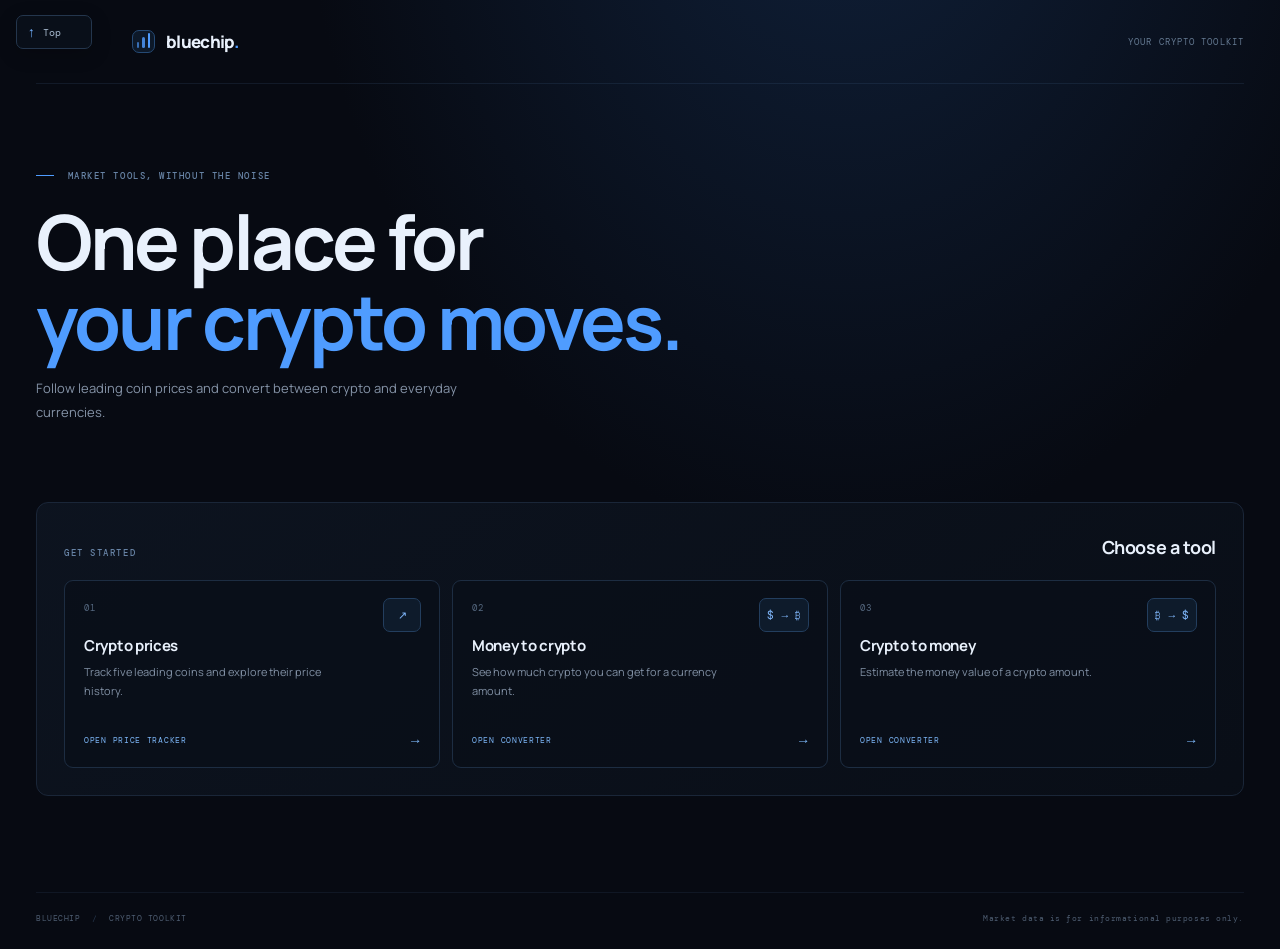
==== commit e9c1a667: "Add crypto conversion tools and navigation" ====
--- a/index.html
+++ b/index.html
@@ -5,83 +5,49 @@
     <meta name="viewport" content="width=device-width, initial-scale=1">
     <meta name="theme-color" content="#070a12">
     <meta name="description" content="Live prices and market charts for five leading cryptocurrencies.">
-    <title>Bluechip — Crypto Market Watch</title>
+    <title>Bluechip — Cryptocurrency tools</title>
     <link rel="preconnect" href="https://fonts.googleapis.com">
     <link rel="preconnect" href="https://fonts.gstatic.com" crossorigin>
     <link href="https://fonts.googleapis.com/css2?family=DM+Mono:wght@400;500&family=Manrope:wght@400;500;600;700;800&display=swap" rel="stylesheet">
     <link rel="stylesheet" href="css/styles.css">
-    <script src="script/app.js" defer></script>
 </head>
-<body>
+<body class="home-page">
     <div class="page-shell">
-        <header class="topbar">
-            <a class="brand" href="#top" aria-label="Bluechip home">
+        <header class="topbar home-topbar" id="page-start">
+            <nav class="page-nav" aria-label="Page navigation">
+                <a class="page-nav-button" href="#page-start" aria-label="Return to the beginning of this page"><span aria-hidden="true">↑</span><span>Top</span></a>
+            </nav>
+            <a class="brand" href="index.html" aria-label="Bluechip home">
                 <span class="brand-mark" aria-hidden="true"><span></span><span></span><span></span></span>
                 <span>bluechip<span class="brand-period">.</span></span>
             </a>
-            <div class="market-status"><span class="status-dot"></span><span>MARKET OPEN</span><span class="status-divider">/</span><span class="status-caption">SPOT MARKET</span></div>
-            <button class="refresh-button" id="refresh-button" type="button">
-                <svg class="refresh-icon" viewBox="0 0 20 20" aria-hidden="true"><path d="M16.5 8a6.7 6.7 0 0 0-11.9-2L3 7.5M3 7.5V3.8m0 3.7h3.7M3.5 12a6.7 6.7 0 0 0 11.9 2l1.6-1.5m0 0v3.7m0-3.7h-3.7"/></svg>
-                <span>Refresh</span>
-            </button>
+            <span class="home-kicker">YOUR CRYPTO TOOLKIT</span>
         </header>
-
-        <main id="top">
-            <section class="intro" aria-labelledby="page-title">
-                <div>
-                    <p class="eyebrow"><span class="eyebrow-line"></span> YOUR DAILY MARKET BRIEF</p>
-                    <h1 id="page-title">The market,<br><span>at a glance.</span></h1>
-                    <p class="intro-copy">A clear view of the coins moving the market.<br>Live prices, no noise.</p>
+        <main class="home-main" id="top">
+            <section class="home-hero" aria-labelledby="home-title">
+                <p class="eyebrow"><span class="eyebrow-line"></span> MARKET TOOLS, WITHOUT THE NOISE</p>
+                <h1 id="home-title">One place for<br><span>your crypto moves.</span></h1>
+                <p class="intro-copy">Follow leading coin prices and convert between crypto and everyday currencies.</p>
+            </section>
+            <section class="home-tools" aria-labelledby="tools-title">
+                <div class="home-tools-heading"><p class="eyebrow">GET STARTED</p><h2 id="tools-title">Choose a tool</h2></div>
+                <div class="tool-grid">
+                    <a class="tool-card" href="prices.html">
+                        <span class="tool-number">01</span><span class="tool-icon" aria-hidden="true">↗</span>
+                        <span class="tool-card-title">Crypto prices</span><span class="tool-card-copy">Track five leading coins and explore their price history.</span><span class="tool-link">OPEN PRICE TRACKER <span aria-hidden="true">→</span></span>
+                    </a>
+                    <a class="tool-card" href="fiat-to-crypto.html">
+                        <span class="tool-number">02</span><span class="tool-icon" aria-hidden="true">$ → ₿</span>
+                        <span class="tool-card-title">Money to crypto</span><span class="tool-card-copy">See how much crypto you can get for a currency amount.</span><span class="tool-link">OPEN CONVERTER <span aria-hidden="true">→</span></span>
+                    </a>
+                    <a class="tool-card" href="crypto-to-fiat.html">
+                        <span class="tool-number">03</span><span class="tool-icon" aria-hidden="true">₿ → $</span>
+                        <span class="tool-card-title">Crypto to money</span><span class="tool-card-copy">Estimate the money value of a crypto amount.</span><span class="tool-link">OPEN CONVERTER <span aria-hidden="true">→</span></span>
+                    </a>
                 </div>
-                <div class="intro-meta"><span class="meta-label">PRICES IN</span><span class="currency-chip">USD <span>⌄</span></span></div>
-            </section>
-
-            <section class="market-layout" aria-label="Cryptocurrency market">
-                <div class="coin-column">
-                    <div class="section-heading">
-                        <div><p class="eyebrow">THE BIG FIVE</p><h2>Top assets</h2></div>
-                        <span class="updated-label" id="updated-label">Waiting for data</span>
-                    </div>
-                    <div class="coin-list" id="coin-list" aria-live="polite">
-                        <div class="loading-row"><span class="loading-pulse"></span>Connecting to market data…</div>
-                    </div>
-                    <p class="data-note">Prices are provided by Binance Spot and may be delayed.</p>
-                </div>
-
-                <aside class="chart-panel" aria-labelledby="chart-title">
-                    <div class="chart-panel-top">
-                        <div>
-                            <p class="eyebrow">PRICE HISTORY</p>
-                            <h2 id="chart-title">Bitcoin <span class="chart-symbol">BTC</span></h2>
-                        </div>
-                        <form class="coin-picker" id="coin-picker">
-                            <label class="visually-hidden" for="coin-select">Choose a cryptocurrency</label>
-                            <select id="coin-select" name="coin"></select>
-                            <svg viewBox="0 0 16 16" aria-hidden="true"><path d="m4 6 4 4 4-4"/></svg>
-                        </form>
-                    </div>
-                    <div class="chart-price-block">
-                        <strong id="chart-price">—</strong>
-                        <span class="chart-change neutral" id="chart-change">Loading</span>
-                    </div>
-                    <div class="chart-controls" role="group" aria-label="Chart period">
-                        <button type="button" class="period-button active" data-period="1h">1H</button>
-                        <button type="button" class="period-button" data-period="24h">24H</button>
-                        <button type="button" class="period-button" data-period="7d">7D</button>
-                    </div>
-                    <div class="chart-wrap" id="chart-wrap">
-                        <div class="chart-grid" aria-hidden="true"><span></span><span></span><span></span><span></span></div>
-                        <svg class="price-chart" id="price-chart" viewBox="0 0 640 250" preserveAspectRatio="none" role="img" aria-label="Bitcoin price chart"></svg>
-                        <div class="chart-loading" id="chart-loading">Loading price history…</div>
-                    </div>
-                    <div class="chart-axis"><span id="axis-start">—</span><span id="axis-middle">—</span><span id="axis-end">NOW</span></div>
-                    <div class="chart-footer"><span><span class="legend-dot"></span> PRICE (USD)</span><span id="chart-high-low">HIGH — &nbsp; LOW —</span></div>
-                </aside>
             </section>
         </main>
-
-        <footer class="footer"><span>BLUECHIP <span class="footer-separator">/</span> MARKET WATCH</span><span>Market data is for informational purposes only.</span></footer>
-        <div class="toast" id="toast" role="status" aria-live="polite"></div>
+        <footer class="footer"><span>BLUECHIP <span class="footer-separator">/</span> CRYPTO TOOLKIT</span><span>Market data is for informational purposes only.</span></footer>
     </div>
 </body>
 </html>
--- a/css/styles.css
+++ b/css/styles.css
@@ -77,3 +77,81 @@
 @media (max-width: 820px) { .page-shell { width: min(680px, calc(100% - 40px)); }.intro { padding: 52px 0 40px; }.market-layout { grid-template-columns: 1fr; gap: 28px; }.chart-panel { order: -1; }.footer { margin-top: 48px; } }
 @media (max-width: 520px) { .page-shell { width: calc(100% - 32px); }.topbar { height: 68px; }.market-status { gap: 6px; font-size: 8px; letter-spacing: .6px; }.status-caption { display: none; }.refresh-button { width: 38px; padding: 0; }.refresh-button span { display: none; }.intro { padding: 43px 0 35px; }.intro-meta { display: none; }h1 { font-size: 47px; letter-spacing: -2.6px; }.coin-row { grid-template-columns: minmax(115px, 1fr) minmax(92px, .8fr) 72px; gap: 6px; padding: 0 12px; }.coin-icon { width: 33px; height: 33px; }.coin-identity { gap: 9px; }.coin-price { font-size: 10px; }.coin-change { min-width: 68px; font-size: 9px; }.chart-panel { padding: 21px 16px 15px; }.chart-wrap { height: 180px; }.chart-price-block strong { font-size: 23px; }.updated-label { font-size: 8px; }.footer { flex-direction: column; gap: 9px; line-height: 1.6; } }
 @media (prefers-reduced-motion: reduce) { *, *::before, *::after { scroll-behavior: auto !important; animation-duration: .01ms !important; animation-iteration-count: 1 !important; transition-duration: .01ms !important; } }
+
+/* Shared fixed navigation */
+.page-nav { position: fixed; z-index: 20; top: 15px; left: 16px; display: flex; flex-direction: column; gap: 6px; }
+.page-nav-button { display: inline-flex; min-width: 76px; min-height: 34px; align-items: center; gap: 8px; padding: 0 10px; border: 1px solid #24364d; border-radius: 7px; background: rgba(10, 16, 26, .94); color: #a8bbd1; text-decoration: none; font: 10px "DM Mono", monospace; box-shadow: 0 5px 20px rgba(0, 0, 0, .2); backdrop-filter: blur(10px); transition: color .2s, border-color .2s, background .2s; }
+.page-nav-button:hover { border-color: #3c6b9c; background: #102039; color: #c4e0ff; }
+.page-nav-button > span:first-child { color: var(--blue-bright); font-size: 14px; }
+.topbar .brand { margin-left: 96px; }
+.page-kind, .home-kicker { color: #647991; font: 9px "DM Mono", monospace; letter-spacing: 1.1px; }
+
+/* Home page */
+.home-main { min-height: calc(100vh - 164px); display: flex; flex-direction: column; justify-content: space-between; padding: 74px 0 24px; }
+.home-hero { padding: 12px 0 36px; }
+.home-hero h1 { margin-top: 20px; font-size: clamp(52px, 6vw, 76px); }
+.home-hero .intro-copy { max-width: 470px; }
+.home-tools { padding: 27px; border: 1px solid var(--line); border-radius: 12px; background: linear-gradient(145deg, rgba(13, 20, 32, .94), rgba(9, 14, 23, .96)); }
+.home-tools-heading { display: flex; align-items: end; justify-content: space-between; margin-bottom: 21px; }
+.home-tools-heading h2 { margin-top: 5px; }
+.tool-grid { display: grid; grid-template-columns: repeat(3, minmax(0, 1fr)); gap: 12px; }
+.tool-card { position: relative; display: flex; min-height: 188px; flex-direction: column; padding: 21px 19px 18px; border: 1px solid #1d2d42; border-radius: 9px; background: rgba(9, 15, 24, .72); color: var(--text); text-decoration: none; transition: transform .2s, border-color .2s, background .2s; }
+.tool-card:hover { transform: translateY(-3px); border-color: #376798; background: rgba(17, 32, 51, .85); }
+.tool-number { color: #566980; font: 9px "DM Mono", monospace; letter-spacing: 1px; }
+.tool-icon { position: absolute; top: 17px; right: 18px; display: grid; min-width: 38px; height: 34px; place-items: center; padding: 0 7px; border: 1px solid #233e5e; border-radius: 7px; background: #0e1b2b; color: #82baff; font: 11px "DM Mono", monospace; }
+.tool-card-title { margin-top: 21px; font-size: 15px; font-weight: 700; letter-spacing: -.3px; }
+.tool-card-copy { max-width: 260px; margin-top: 7px; color: #8190a4; font-size: 11px; line-height: 1.7; }
+.tool-link { display: flex; justify-content: space-between; align-items: center; margin-top: auto; padding-top: 17px; color: #7db7f8; font: 8px "DM Mono", monospace; letter-spacing: .7px; }
+.tool-link span { font-size: 14px; }
+
+/* Currency converters */
+.converter-main { width: min(760px, 100%); margin: 0 auto; padding: 56px 0 30px; }
+.converter-intro { margin-bottom: 28px; }
+.converter-intro h1 { margin: 17px 0 12px; font-size: clamp(44px, 5vw, 58px); }
+.converter-card { padding: 26px; border: 1px solid #1b2e47; border-radius: 12px; background: linear-gradient(145deg, rgba(14, 24, 39, .97), rgba(9, 14, 23, .98) 72%); box-shadow: 0 18px 60px rgba(0, 0, 0, .16); }
+.converter-card-heading { display: flex; align-items: center; justify-content: space-between; gap: 14px; padding-bottom: 20px; border-bottom: 1px solid var(--line-soft); }
+.converter-card-heading h2 { margin-top: 6px; }
+.live-badge { display: inline-flex; align-items: center; gap: 8px; padding: 7px 9px; border: 1px solid #1d3c3b; border-radius: 20px; background: rgba(26, 90, 71, .13); color: #7ebca8; font: 8px "DM Mono", monospace; letter-spacing: .7px; white-space: nowrap; }
+.live-badge .status-dot { width: 5px; height: 5px; }
+.converter-form { display: flex; flex-direction: column; gap: 20px; padding-top: 21px; }
+.converter-fields { display: grid; grid-template-columns: minmax(0, 1fr) 28px minmax(0, 1fr); align-items: end; gap: 12px; }
+.field-group { display: flex; min-width: 0; flex-direction: column; gap: 8px; }
+.field-label, .result-label { color: #61758d; font: 9px "DM Mono", monospace; letter-spacing: 1px; }
+.field-control { position: relative; display: block; }
+.field-control::after { position: absolute; top: 14px; right: 13px; width: 7px; height: 7px; border-right: 1px solid #7690ad; border-bottom: 1px solid #7690ad; content: ""; transform: rotate(45deg); pointer-events: none; }
+.field-group select, .field-group input { width: 100%; height: 43px; padding: 0 38px 0 12px; border: 1px solid #263851; border-radius: 7px; outline: none; background: #0b121d; color: #dbe8f8; font: 11px "DM Mono", monospace; }
+.field-group input { padding-right: 12px; }
+.field-group select:focus-visible, .field-group input:focus-visible { border-color: #498bd0; outline: 2px solid rgba(79, 156, 255, .3); outline-offset: 1px; }
+.direction-mark { display: grid; height: 43px; place-items: center; color: #5987b6; font-size: 16px; }
+.amount-group { max-width: none; }
+.conversion-result { display: flex; min-height: 120px; flex-direction: column; align-items: flex-start; justify-content: center; gap: 8px; margin-top: 2px; padding: 18px 19px; border: 1px solid #203853; border-radius: 8px; background: linear-gradient(110deg, rgba(22, 48, 77, .45), rgba(12, 21, 33, .5)); }
+.result-value { color: #ecf5ff; font: 500 clamp(24px, 4vw, 34px) "DM Mono", monospace; letter-spacing: -1px; overflow-wrap: anywhere; }
+.result-note { color: #73869d; font: 9px "DM Mono", monospace; line-height: 1.6; }
+.quote-button { align-self: flex-start; }
+.converter-disclaimer { margin: 13px 2px 0; color: #596b80; font: 9px "DM Mono", monospace; line-height: 1.7; }
+
+@media (max-width: 820px) {
+    .home-main { min-height: auto; gap: 30px; padding-top: 59px; }
+    .tool-card { min-height: 205px; padding-right: 15px; padding-left: 15px; }
+    .converter-main { padding-top: 47px; }
+}
+@media (max-width: 520px) {
+    .page-nav { top: 10px; left: 9px; gap: 4px; }
+    .page-nav-button { min-width: 63px; min-height: 30px; gap: 6px; padding: 0 8px; font-size: 9px; }
+    .topbar .brand { margin-left: 76px; font-size: 15px; }
+    .page-kind, .home-kicker { max-width: 95px; text-align: right; font-size: 7px; line-height: 1.5; }
+    .home-main { padding-top: 39px; }
+    .home-hero { padding-bottom: 20px; }
+    .home-hero h1 { font-size: 49px; letter-spacing: -2.5px; }
+    .home-tools { padding: 19px 14px; }
+    .tool-grid { grid-template-columns: 1fr; gap: 9px; }
+    .tool-card { min-height: 160px; padding: 17px; }
+    .tool-card-title { margin-top: 14px; }
+    .home-tools-heading { margin-bottom: 15px; }
+    .converter-main { padding-top: 36px; }
+    .converter-intro h1 { font-size: 46px; letter-spacing: -2.5px; }
+    .converter-card { padding: 20px 15px; }
+    .converter-fields { grid-template-columns: minmax(0, 1fr); gap: 12px; }
+    .direction-mark { height: 13px; transform: rotate(90deg); }
+    .converter-card-heading { align-items: flex-start; }
+}
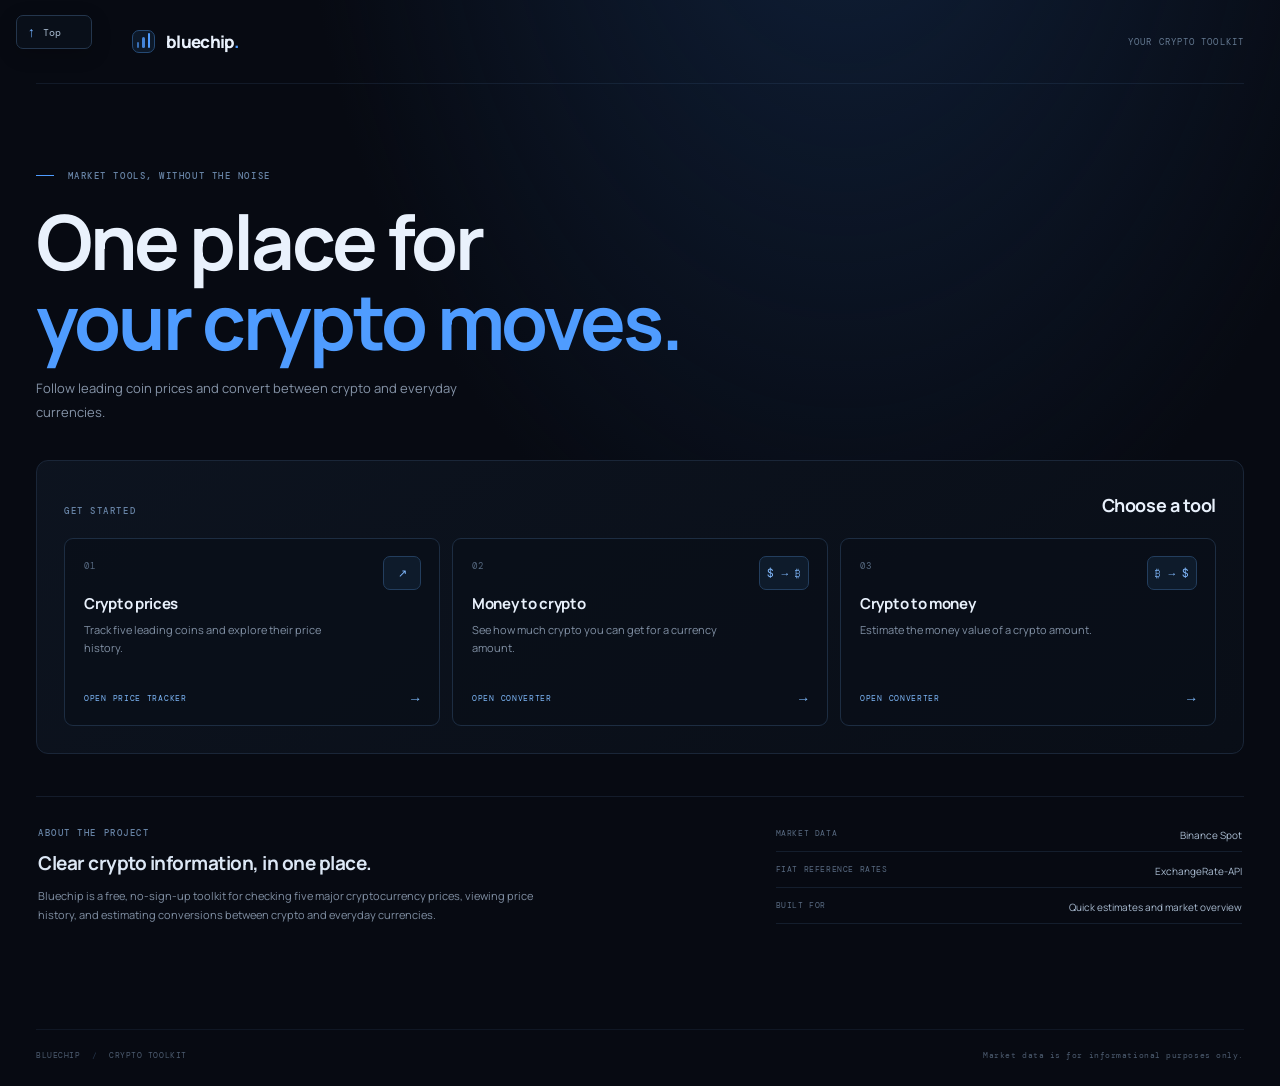
==== commit fe6ce9fa: "Add project information to home page" ====
--- a/index.html
+++ b/index.html
@@ -46,6 +46,18 @@
                     </a>
                 </div>
             </section>
+            <section class="home-about" aria-labelledby="about-title">
+                <div class="home-about-copy">
+                    <p class="eyebrow">ABOUT THE PROJECT</p>
+                    <h2 id="about-title">Clear crypto information, in one place.</h2>
+                    <p>Bluechip is a free, no-sign-up toolkit for checking five major cryptocurrency prices, viewing price history, and estimating conversions between crypto and everyday currencies.</p>
+                </div>
+                <dl class="project-details">
+                    <div><dt>MARKET DATA</dt><dd>Binance Spot</dd></div>
+                    <div><dt>FIAT REFERENCE RATES</dt><dd>ExchangeRate-API</dd></div>
+                    <div><dt>BUILT FOR</dt><dd>Quick estimates and market overview</dd></div>
+                </dl>
+            </section>
         </main>
         <footer class="footer"><span>BLUECHIP <span class="footer-separator">/</span> CRYPTO TOOLKIT</span><span>Market data is for informational purposes only.</span></footer>
     </div>
--- a/css/styles.css
+++ b/css/styles.css
@@ -94,6 +94,13 @@
 .home-tools { padding: 27px; border: 1px solid var(--line); border-radius: 12px; background: linear-gradient(145deg, rgba(13, 20, 32, .94), rgba(9, 14, 23, .96)); }
 .home-tools-heading { display: flex; align-items: end; justify-content: space-between; margin-bottom: 21px; }
 .home-tools-heading h2 { margin-top: 5px; }
+.home-about { display: grid; grid-template-columns: minmax(0, 1.2fr) minmax(220px, .8fr); gap: 38px; align-items: center; margin-top: 42px; padding: 30px 2px 8px; border-top: 1px solid rgba(78, 112, 157, .18); }
+.home-about-copy h2 { max-width: 420px; margin: 11px 0 10px; color: #dce7f5; font-size: 19px; letter-spacing: -.5px; }
+.home-about-copy > p:last-child { max-width: 530px; margin: 0; color: #8190a4; font-size: 11px; line-height: 1.8; }
+.project-details { display: grid; gap: 12px; margin: 0; }
+.project-details > div { display: flex; justify-content: space-between; gap: 12px; padding-bottom: 9px; border-bottom: 1px solid var(--line-soft); }
+.project-details dt { color: #596b82; font: 8px "DM Mono", monospace; letter-spacing: .6px; }
+.project-details dd { margin: 0; color: #a9bbd0; font-size: 10px; text-align: right; }
 .tool-grid { display: grid; grid-template-columns: repeat(3, minmax(0, 1fr)); gap: 12px; }
 .tool-card { position: relative; display: flex; min-height: 188px; flex-direction: column; padding: 21px 19px 18px; border: 1px solid #1d2d42; border-radius: 9px; background: rgba(9, 15, 24, .72); color: var(--text); text-decoration: none; transition: transform .2s, border-color .2s, background .2s; }
 .tool-card:hover { transform: translateY(-3px); border-color: #376798; background: rgba(17, 32, 51, .85); }
@@ -144,6 +151,7 @@
     .home-hero { padding-bottom: 20px; }
     .home-hero h1 { font-size: 49px; letter-spacing: -2.5px; }
     .home-tools { padding: 19px 14px; }
+    .home-about { grid-template-columns: 1fr; gap: 22px; margin-top: 28px; padding-top: 23px; }
     .tool-grid { grid-template-columns: 1fr; gap: 9px; }
     .tool-card { min-height: 160px; padding: 17px; }
     .tool-card-title { margin-top: 14px; }
